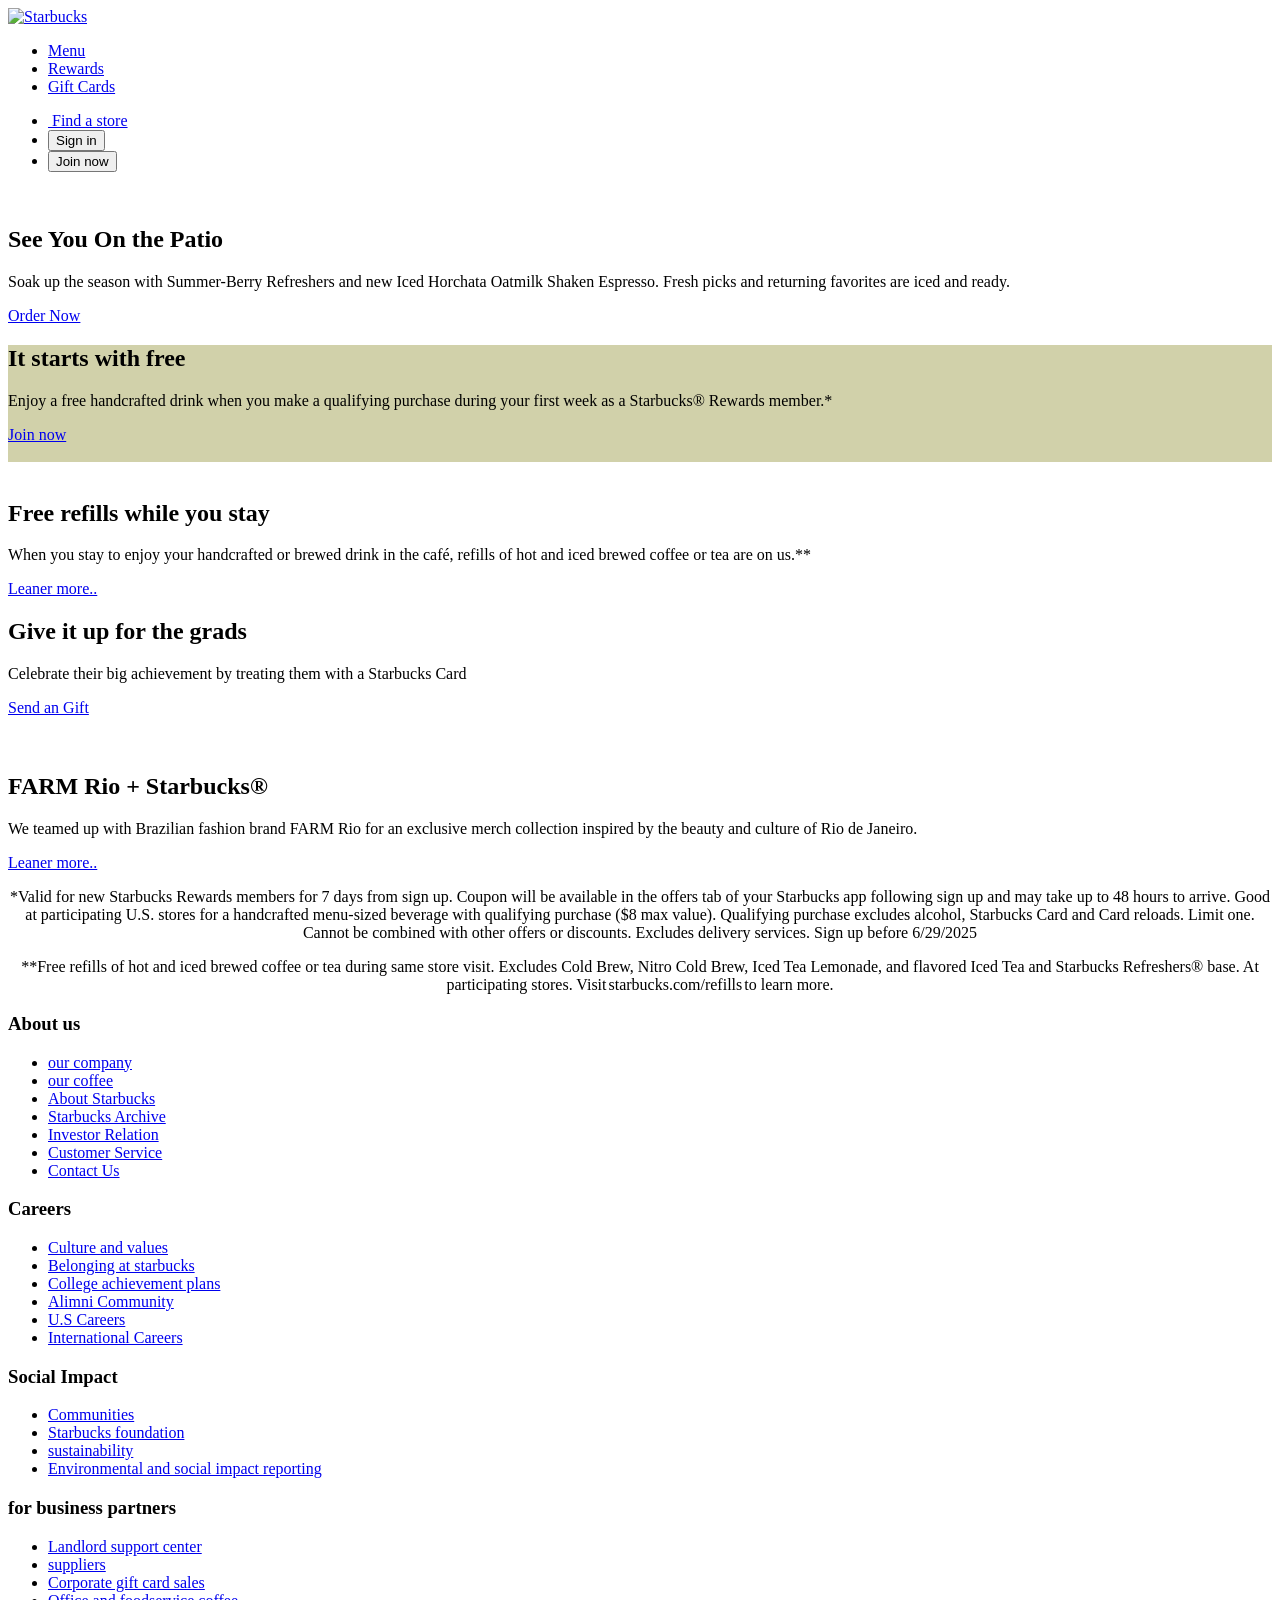
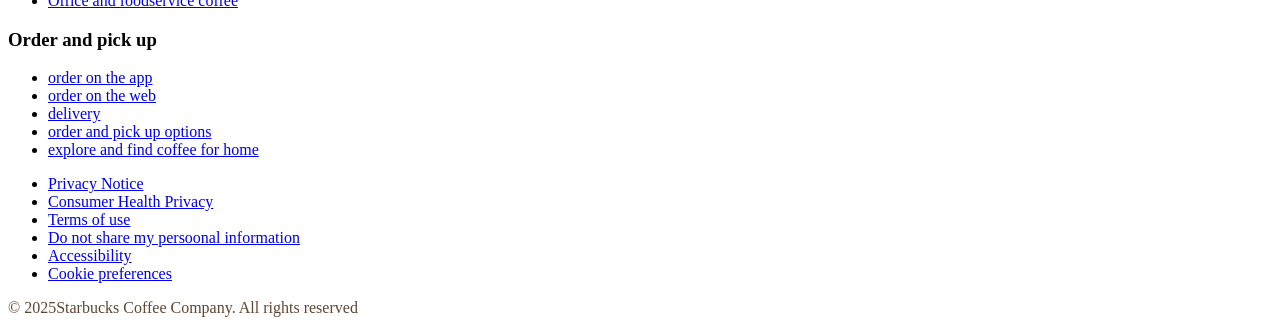
==== starbucks.html @ 72e6476e "Add files via upload" ====
<!DOCTYPE html>
<html lang="en">

<head>
  <meta charset="UTF-8">
  <meta name="viewport" content="width=device-width, initial-scale=1.0">
  <title>Document</title>
  <link rel="stylesheet" href="css/starbucks.css">
</head>

<body>
  <nav class="navbar">
    <div class="navbar-container">
      <div class="navbar-brand">
        <a href="starbucks.html">
          <img src="image/logo.svg" alt="Starbucks" />
        </a>
      </div>
      <!--navbar-brand end-->

      <ul class="navbar-nav-left">
        <li>
          <a href="#">Menu</a>
        </li>
        <li>
          <a href="#">Rewards</a>
        </li>
        <li>
          <a href="#">Gift Cards</a>
        </li>
      </ul>
      <!--navbar-nav-left-->

      <ul class="navbar-nav-right">
        <li>
          <a href="#">
            <img src="image/marker.svg" alt="" />
            <span>Find a store</span>
          </a>
        </li>
        <li><button class="btn btn-dark-outline">Sign in</button></li>
        <li><button class="btn btn-dark">Join now</button></li>
      </ul>
      <!--navbar-nav-right end-->
    </div>
    <!--navbar-container end-->
  </nav>

  <!--box 1 -->
  <section class="box box-b bg-secondary grid-col-2">
    <img src="https://content-prod-live.cert.starbucks.com/binary/v2/asset/137-98091.jpg" alt="">
    <div class="box-text">
      <h2 class="text-xl a">See You On the Patio</h2>
      <p class="text md">
        Soak up the season with Summer-Berry Refreshers and new Iced Horchata Oatmilk Shaken Espresso. Fresh picks and
        returning favorites are iced and ready.

      </p>
      <a href="#" class="btn btn-light-outline">Order Now</a>

    </div>

  </section>

    <!--box 2 -->
  <section class="box box-b bg-secondary grid-col-2" style="background-color: #d1d1aa;">
    <div class="box-text">
      <h2 class="text-xl">It starts with free</h2>
      <p class="text md">
        Enjoy a free handcrafted drink when you make a qualifying purchase during your first week as a Starbucks®
        Rewards member.*

      </p>
      <a href="#" class="btn btn-light-outline">Join now</a>

    </div>

    <img src="https://content-prod-live.cert.starbucks.com/binary/v2/asset/137-98124.jpg" alt="">
  </section>

  <!--box 3 -->
  <section class="box box-b bg-secondary grid-col-2">
    <img src="https://content-prod-live.cert.starbucks.com/binary/v2/asset/137-98139.jpg" alt="">
    <div class="box-text">
      <h2 class="text-xl">Free refills while you stay</h2>
      <p class="text md">
        When you stay to enjoy your handcrafted or brewed drink in the café, refills of hot and iced brewed coffee or
        tea are on us.**

      </p>
      <a href="#" class="btn btn-light-outline">Leaner more..</a>

    </div>

  </section>

  <!--box 4 -->
  <section class="box box-b bg-secondary grid-col-2">
    
    <div class="box-text">
      <h2 class="text-xl b">Give it up for the grads</h2>
      <p class="text md">
        Celebrate their big achievement by treating them with a Starbucks Card

      </p>
      <a href="#" class="btn btn-light-outline">Send an Gift</a>

    </div>
    <img src="https://content-prod-live.cert.starbucks.com/binary/v2/asset/137-98172.jpg" alt="">

  </section>

  <!--box 5 -->
  <section class="box box-b bg-secondary grid-col-2">
    <img src="https://content-prod-live.cert.starbucks.com/binary/v2/asset/137-98046.jpg" alt="">
    <div class="box-text">
      <h2 class="text-xl c">FARM Rio + Starbucks®</h2>
      <p class="text md">
        We teamed up with Brazilian fashion brand FARM Rio for an exclusive merch collection inspired by the beauty
        and culture of Rio de Janeiro.

      </p>
      <a href="#" class="btn btn-light-outline">Leaner more..</a>

    </div>
    
  </section>

  <!-- note start -->
  <center>
    <div class="note">
      <p>
        *Valid for new Starbucks Rewards members for 7 days from sign up. Coupon will be available in the offers tab of
        your Starbucks app following sign up and may take up to 48 hours to arrive. Good at participating U.S. stores
        for
        a handcrafted menu-sized beverage with qualifying purchase ($8 max value). Qualifying purchase excludes alcohol,
        Starbucks Card and Card reloads. Limit one. Cannot be combined with other offers or discounts. Excludes delivery
        services. Sign up before 6/29/2025

      </p>
    </div>
  </center>
  <!-- note end -->

  <!--note B-->
  <center>
    <div class="note B">
      <p>
        **Free refills of hot and iced brewed coffee or tea during same store visit. Excludes Cold Brew, Nitro Cold
        Brew, Iced Tea Lemonade, and flavored Iced Tea and Starbucks Refreshers® base. At participating stores.
        Visit starbucks.com/refills to learn more.
      </p>
    </div>
  </center>

  <!--footer start-->
    <footer class="footer">

        <div class="footer-About">
            <h3>About us</h3>
            <ul>
                <li><a href="#">our company</a></li>
                <li><a href="#">our coffee</a></li>
                <li><a href="#">About Starbucks</a></li>
                <li><a href="#">Starbucks Archive</a></li>
                <li><a href="#">Investor Relation</a></li>
                <li><a href="#">Customer Service</a></li>
                <li><a href="#">Contact Us</a></li>
            </ul>
        </div>
        <div class=" footer-careers">
            <h3>Careers</h3>
            <ul>
                <li><a href="#">Culture and values</a></li>
                <li><a href="#">Belonging at starbucks</a></li>
                <li><a href="#">College achievement plans</a></li>
                <li><a href="#">Alimni Community</a></li>
                <li><a href="#">U.S Careers</a></li>
                <li><a href="#">International Careers</a></li>

            </ul>
        </div>
        <div class="footer-Socialimpact">
            <h3>Social Impact</h3>
            <ul>
                <li><a href="#">Communities</a></li>
                <li><a href="#">Starbucks foundation</a></li>
                <li><a href="#">sustainability</a></li>
                <li><a href="#">Environmental and social impact reporting</a></li>


            </ul>
        </div>
        <div class="footer-ForBusinessPartners">
            <h3>for business partners</h3>
            <ul>
                <li><a href="#">Landlord support center</a></li>
                <li><a href="#">suppliers</a></li>
                <li><a href="#">Corporate gift card sales</a></li>
                <li><a href="#">Office and foodservice coffee</a></li>

            </ul>
        </div>
        <div class="footer-Orderandpickup">
            <h3>Order and pick up</h3>
            <ul>
                <li><a href="#">order on the app</a></li>
                <li><a href="#">order on the web</a></li>
                <li><a href="#">delivery</a></li>
                <li><a href="#">order and pick up options</a></li>
                <li><a href="#">explore and find coffee for home</a></li>


            </ul>
        </div>


    </footer>

    <div class="footer-bottom">
        <ul>
            <li><a href="#">Privacy Notice</a></li>
            <li><a href="#">Consumer Health Privacy</a></li>
            <li><a href="#">Terms of use</a></li>
            <li><a href="#">Do not share my persoonal information</a></li>
            <li><a href="#">Accessibility</a></li>
            <li><a href="#">Cookie preferences</a></li>
        </ul>
        <p style="color: #5f4633;"> &copy; 2025Starbucks Coffee Company. All rights reserved </p>
    </div>


    <!--footer end-->


</body>

</html>
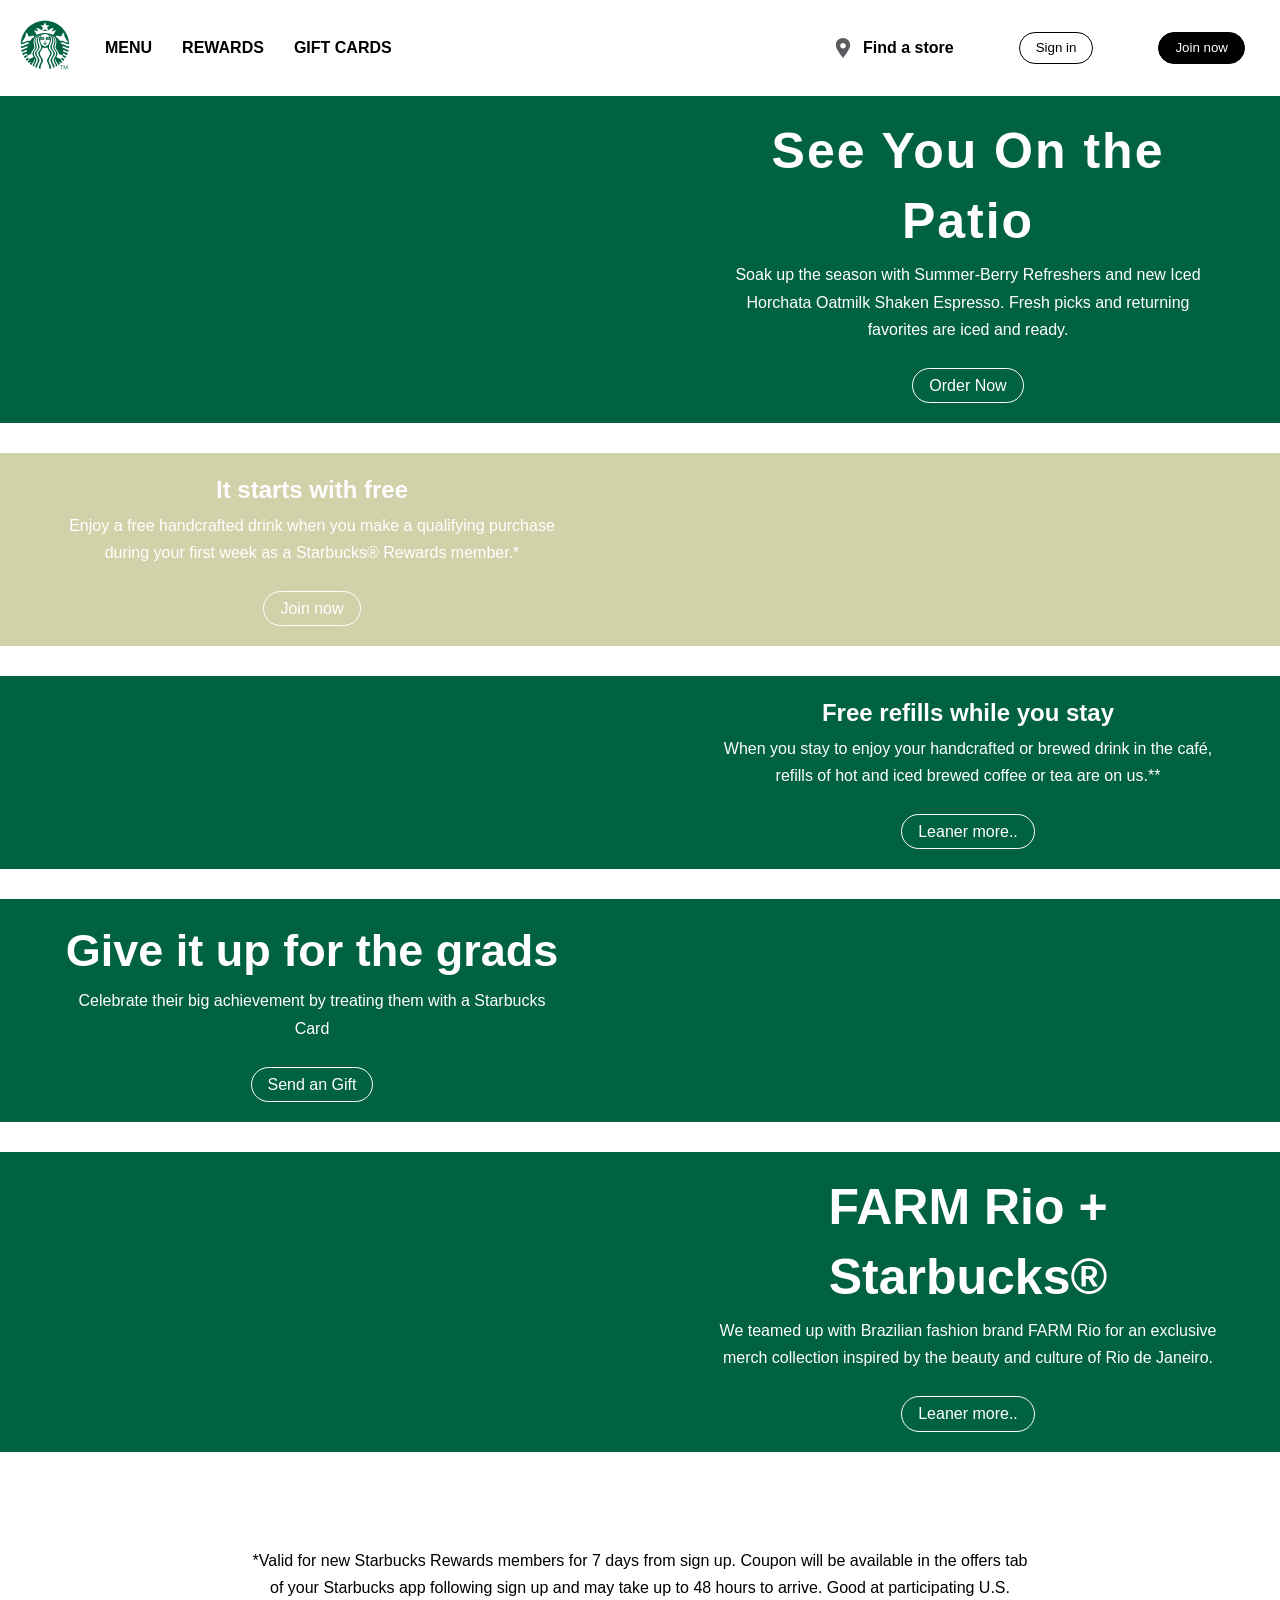
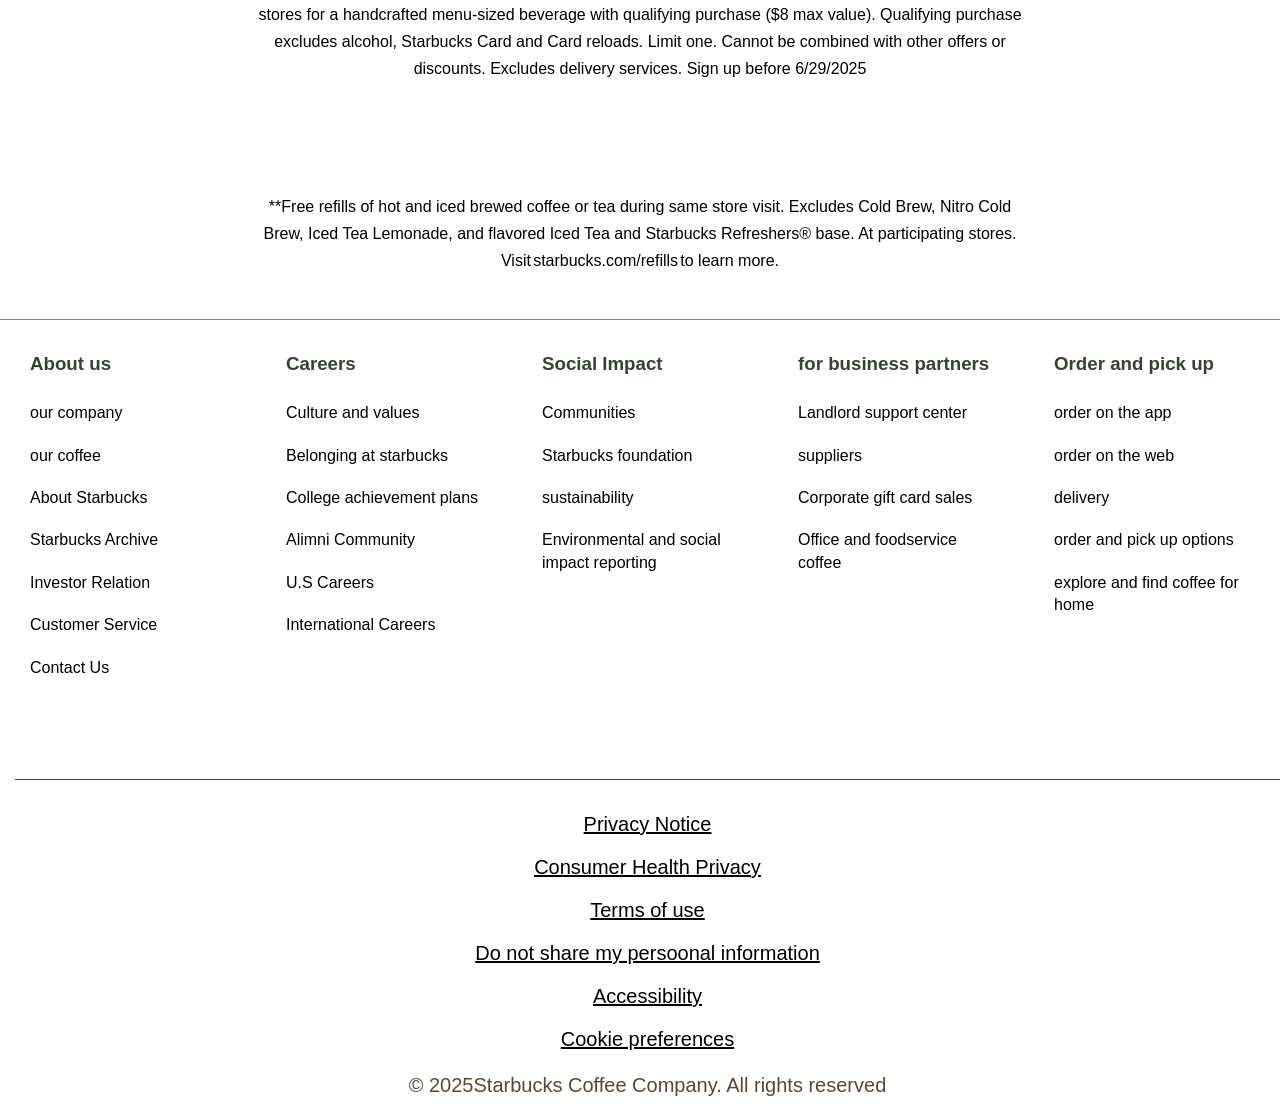
==== commit 7cd9d6c6: "Add responsive mobile design" ====
--- a/starbucks.html
+++ b/starbucks.html
@@ -1,238 +1,238 @@
-<!DOCTYPE html>
-<html lang="en">
-
-<head>
-  <meta charset="UTF-8">
-  <meta name="viewport" content="width=device-width, initial-scale=1.0">
-  <title>Document</title>
-  <link rel="stylesheet" href="css/starbucks.css">
-</head>
-
-<body>
-  <nav class="navbar">
-    <div class="navbar-container">
-      <div class="navbar-brand">
-        <a href="starbucks.html">
-          <img src="image/logo.svg" alt="Starbucks" />
-        </a>
-      </div>
-      <!--navbar-brand end-->
-
-      <ul class="navbar-nav-left">
-        <li>
-          <a href="#">Menu</a>
-        </li>
-        <li>
-          <a href="#">Rewards</a>
-        </li>
-        <li>
-          <a href="#">Gift Cards</a>
-        </li>
-      </ul>
-      <!--navbar-nav-left-->
-
-      <ul class="navbar-nav-right">
-        <li>
-          <a href="#">
-            <img src="image/marker.svg" alt="" />
-            <span>Find a store</span>
-          </a>
-        </li>
-        <li><button class="btn btn-dark-outline">Sign in</button></li>
-        <li><button class="btn btn-dark">Join now</button></li>
-      </ul>
-      <!--navbar-nav-right end-->
-    </div>
-    <!--navbar-container end-->
-  </nav>
-
-  <!--box 1 -->
-  <section class="box box-b bg-secondary grid-col-2">
-    <img src="https://content-prod-live.cert.starbucks.com/binary/v2/asset/137-98091.jpg" alt="">
-    <div class="box-text">
-      <h2 class="text-xl a">See You On the Patio</h2>
-      <p class="text md">
-        Soak up the season with Summer-Berry Refreshers and new Iced Horchata Oatmilk Shaken Espresso. Fresh picks and
-        returning favorites are iced and ready.
-
-      </p>
-      <a href="#" class="btn btn-light-outline">Order Now</a>
-
-    </div>
-
-  </section>
-
-    <!--box 2 -->
-  <section class="box box-b bg-secondary grid-col-2" style="background-color: #d1d1aa;">
-    <div class="box-text">
-      <h2 class="text-xl">It starts with free</h2>
-      <p class="text md">
-        Enjoy a free handcrafted drink when you make a qualifying purchase during your first week as a Starbucks®
-        Rewards member.*
-
-      </p>
-      <a href="#" class="btn btn-light-outline">Join now</a>
-
-    </div>
-
-    <img src="https://content-prod-live.cert.starbucks.com/binary/v2/asset/137-98124.jpg" alt="">
-  </section>
-
-  <!--box 3 -->
-  <section class="box box-b bg-secondary grid-col-2">
-    <img src="https://content-prod-live.cert.starbucks.com/binary/v2/asset/137-98139.jpg" alt="">
-    <div class="box-text">
-      <h2 class="text-xl">Free refills while you stay</h2>
-      <p class="text md">
-        When you stay to enjoy your handcrafted or brewed drink in the café, refills of hot and iced brewed coffee or
-        tea are on us.**
-
-      </p>
-      <a href="#" class="btn btn-light-outline">Leaner more..</a>
-
-    </div>
-
-  </section>
-
-  <!--box 4 -->
-  <section class="box box-b bg-secondary grid-col-2">
-    
-    <div class="box-text">
-      <h2 class="text-xl b">Give it up for the grads</h2>
-      <p class="text md">
-        Celebrate their big achievement by treating them with a Starbucks Card
-
-      </p>
-      <a href="#" class="btn btn-light-outline">Send an Gift</a>
-
-    </div>
-    <img src="https://content-prod-live.cert.starbucks.com/binary/v2/asset/137-98172.jpg" alt="">
-
-  </section>
-
-  <!--box 5 -->
-  <section class="box box-b bg-secondary grid-col-2">
-    <img src="https://content-prod-live.cert.starbucks.com/binary/v2/asset/137-98046.jpg" alt="">
-    <div class="box-text">
-      <h2 class="text-xl c">FARM Rio + Starbucks®</h2>
-      <p class="text md">
-        We teamed up with Brazilian fashion brand FARM Rio for an exclusive merch collection inspired by the beauty
-        and culture of Rio de Janeiro.
-
-      </p>
-      <a href="#" class="btn btn-light-outline">Leaner more..</a>
-
-    </div>
-    
-  </section>
-
-  <!-- note start -->
-  <center>
-    <div class="note">
-      <p>
-        *Valid for new Starbucks Rewards members for 7 days from sign up. Coupon will be available in the offers tab of
-        your Starbucks app following sign up and may take up to 48 hours to arrive. Good at participating U.S. stores
-        for
-        a handcrafted menu-sized beverage with qualifying purchase ($8 max value). Qualifying purchase excludes alcohol,
-        Starbucks Card and Card reloads. Limit one. Cannot be combined with other offers or discounts. Excludes delivery
-        services. Sign up before 6/29/2025
-
-      </p>
-    </div>
-  </center>
-  <!-- note end -->
-
-  <!--note B-->
-  <center>
-    <div class="note B">
-      <p>
-        **Free refills of hot and iced brewed coffee or tea during same store visit. Excludes Cold Brew, Nitro Cold
-        Brew, Iced Tea Lemonade, and flavored Iced Tea and Starbucks Refreshers® base. At participating stores.
-        Visit starbucks.com/refills to learn more.
-      </p>
-    </div>
-  </center>
-
-  <!--footer start-->
-    <footer class="footer">
-
-        <div class="footer-About">
-            <h3>About us</h3>
-            <ul>
-                <li><a href="#">our company</a></li>
-                <li><a href="#">our coffee</a></li>
-                <li><a href="#">About Starbucks</a></li>
-                <li><a href="#">Starbucks Archive</a></li>
-                <li><a href="#">Investor Relation</a></li>
-                <li><a href="#">Customer Service</a></li>
-                <li><a href="#">Contact Us</a></li>
-            </ul>
-        </div>
-        <div class=" footer-careers">
-            <h3>Careers</h3>
-            <ul>
-                <li><a href="#">Culture and values</a></li>
-                <li><a href="#">Belonging at starbucks</a></li>
-                <li><a href="#">College achievement plans</a></li>
-                <li><a href="#">Alimni Community</a></li>
-                <li><a href="#">U.S Careers</a></li>
-                <li><a href="#">International Careers</a></li>
-
-            </ul>
-        </div>
-        <div class="footer-Socialimpact">
-            <h3>Social Impact</h3>
-            <ul>
-                <li><a href="#">Communities</a></li>
-                <li><a href="#">Starbucks foundation</a></li>
-                <li><a href="#">sustainability</a></li>
-                <li><a href="#">Environmental and social impact reporting</a></li>
-
-
-            </ul>
-        </div>
-        <div class="footer-ForBusinessPartners">
-            <h3>for business partners</h3>
-            <ul>
-                <li><a href="#">Landlord support center</a></li>
-                <li><a href="#">suppliers</a></li>
-                <li><a href="#">Corporate gift card sales</a></li>
-                <li><a href="#">Office and foodservice coffee</a></li>
-
-            </ul>
-        </div>
-        <div class="footer-Orderandpickup">
-            <h3>Order and pick up</h3>
-            <ul>
-                <li><a href="#">order on the app</a></li>
-                <li><a href="#">order on the web</a></li>
-                <li><a href="#">delivery</a></li>
-                <li><a href="#">order and pick up options</a></li>
-                <li><a href="#">explore and find coffee for home</a></li>
-
-
-            </ul>
-        </div>
-
-
-    </footer>
-
-    <div class="footer-bottom">
-        <ul>
-            <li><a href="#">Privacy Notice</a></li>
-            <li><a href="#">Consumer Health Privacy</a></li>
-            <li><a href="#">Terms of use</a></li>
-            <li><a href="#">Do not share my persoonal information</a></li>
-            <li><a href="#">Accessibility</a></li>
-            <li><a href="#">Cookie preferences</a></li>
-        </ul>
-        <p style="color: #5f4633;"> &copy; 2025Starbucks Coffee Company. All rights reserved </p>
-    </div>
-
-
-    <!--footer end-->
-
-
-</body>
-
+<!DOCTYPE html>
+<html lang="en">
+
+<head>
+  <meta charset="UTF-8">
+  <meta name="viewport" content="width=device-width, initial-scale=1.0">
+  <title>Document</title>
+  <link rel="stylesheet" href="css/starbucks.css">
+</head>
+
+<body>
+  <nav class="navbar">
+    <div class="navbar-container">
+      <div class="navbar-brand">
+        <a href="starbucks.html">
+          <img src="image/logo.svg" alt="Starbucks" />
+        </a>
+      </div>
+      <!--navbar-brand end-->
+
+      <ul class="navbar-nav-left">
+        <li>
+          <a href="#">Menu</a>
+        </li>
+        <li>
+          <a href="#">Rewards</a>
+        </li>
+        <li>
+          <a href="#">Gift Cards</a>
+        </li>
+      </ul>
+      <!--navbar-nav-left-->
+
+      <ul class="navbar-nav-right">
+        <li>
+          <a href="#">
+            <img src="image/marker.svg" alt="" />
+            <span>Find a store</span>
+          </a>
+        </li>
+        <li><button class="btn btn-dark-outline">Sign in</button></li>
+        <li><button class="btn btn-dark">Join now</button></li>
+      </ul>
+      <!--navbar-nav-right end-->
+    </div>
+    <!--navbar-container end-->
+  </nav>
+
+  <!--box 1 -->
+  <section class="box box-b bg-secondary grid-col-2">
+    <img src="https://content-prod-live.cert.starbucks.com/binary/v2/asset/137-98091.jpg" alt="">
+    <div class="box-text">
+      <h2 class="text-xl a">See You On the Patio</h2>
+      <p class="text md">
+        Soak up the season with Summer-Berry Refreshers and new Iced Horchata Oatmilk Shaken Espresso. Fresh picks and
+        returning favorites are iced and ready.
+
+      </p>
+      <a href="#" class="btn btn-light-outline">Order Now</a>
+
+    </div>
+
+  </section>
+
+    <!--box 2 -->
+  <section class="box box-b bg-secondary grid-col-2" style="background-color: #d1d1aa;">
+    <div class="box-text">
+      <h2 class="text-xl">It starts with free</h2>
+      <p class="text md">
+        Enjoy a free handcrafted drink when you make a qualifying purchase during your first week as a Starbucks®
+        Rewards member.*
+
+      </p>
+      <a href="#" class="btn btn-light-outline">Join now</a>
+
+    </div>
+
+    <img src="https://content-prod-live.cert.starbucks.com/binary/v2/asset/137-98124.jpg" alt="">
+  </section>
+
+  <!--box 3 -->
+  <section class="box box-b bg-secondary grid-col-2">
+    <img src="https://content-prod-live.cert.starbucks.com/binary/v2/asset/137-98139.jpg" alt="">
+    <div class="box-text">
+      <h2 class="text-xl">Free refills while you stay</h2>
+      <p class="text md">
+        When you stay to enjoy your handcrafted or brewed drink in the café, refills of hot and iced brewed coffee or
+        tea are on us.**
+
+      </p>
+      <a href="#" class="btn btn-light-outline">Leaner more..</a>
+
+    </div>
+
+  </section>
+
+  <!--box 4 -->
+  <section class="box box-b bg-secondary grid-col-2">
+    
+    <div class="box-text">
+      <h2 class="text-xl b">Give it up for the grads</h2>
+      <p class="text md">
+        Celebrate their big achievement by treating them with a Starbucks Card
+
+      </p>
+      <a href="#" class="btn btn-light-outline">Send an Gift</a>
+
+    </div>
+    <img src="https://content-prod-live.cert.starbucks.com/binary/v2/asset/137-98172.jpg" alt="">
+
+  </section>
+
+  <!--box 5 -->
+  <section class="box box-b bg-secondary grid-col-2">
+    <img src="https://content-prod-live.cert.starbucks.com/binary/v2/asset/137-98046.jpg" alt="">
+    <div class="box-text">
+      <h2 class="text-xl c">FARM Rio + Starbucks®</h2>
+      <p class="text md">
+        We teamed up with Brazilian fashion brand FARM Rio for an exclusive merch collection inspired by the beauty
+        and culture of Rio de Janeiro.
+
+      </p>
+      <a href="#" class="btn btn-light-outline">Leaner more..</a>
+
+    </div>
+    
+  </section>
+
+  <!-- note start -->
+  <center>
+    <div class="note">
+      <p>
+        *Valid for new Starbucks Rewards members for 7 days from sign up. Coupon will be available in the offers tab of
+        your Starbucks app following sign up and may take up to 48 hours to arrive. Good at participating U.S. stores
+        for
+        a handcrafted menu-sized beverage with qualifying purchase ($8 max value). Qualifying purchase excludes alcohol,
+        Starbucks Card and Card reloads. Limit one. Cannot be combined with other offers or discounts. Excludes delivery
+        services. Sign up before 6/29/2025
+
+      </p>
+    </div>
+  </center>
+  <!-- note end -->
+
+  <!--note B-->
+  <center>
+    <div class="note B">
+      <p>
+        **Free refills of hot and iced brewed coffee or tea during same store visit. Excludes Cold Brew, Nitro Cold
+        Brew, Iced Tea Lemonade, and flavored Iced Tea and Starbucks Refreshers® base. At participating stores.
+        Visit starbucks.com/refills to learn more.
+      </p>
+    </div>
+  </center>
+
+  <!--footer start-->
+    <footer class="footer">
+
+        <div class="footer-About">
+            <h3>About us</h3>
+            <ul>
+                <li><a href="#">our company</a></li>
+                <li><a href="#">our coffee</a></li>
+                <li><a href="#">About Starbucks</a></li>
+                <li><a href="#">Starbucks Archive</a></li>
+                <li><a href="#">Investor Relation</a></li>
+                <li><a href="#">Customer Service</a></li>
+                <li><a href="#">Contact Us</a></li>
+            </ul>
+        </div>
+        <div class=" footer-careers">
+            <h3>Careers</h3>
+            <ul>
+                <li><a href="#">Culture and values</a></li>
+                <li><a href="#">Belonging at starbucks</a></li>
+                <li><a href="#">College achievement plans</a></li>
+                <li><a href="#">Alimni Community</a></li>
+                <li><a href="#">U.S Careers</a></li>
+                <li><a href="#">International Careers</a></li>
+
+            </ul>
+        </div>
+        <div class="footer-Socialimpact">
+            <h3>Social Impact</h3>
+            <ul>
+                <li><a href="#">Communities</a></li>
+                <li><a href="#">Starbucks foundation</a></li>
+                <li><a href="#">sustainability</a></li>
+                <li><a href="#">Environmental and social impact reporting</a></li>
+
+
+            </ul>
+        </div>
+        <div class="footer-ForBusinessPartners">
+            <h3>for business partners</h3>
+            <ul>
+                <li><a href="#">Landlord support center</a></li>
+                <li><a href="#">suppliers</a></li>
+                <li><a href="#">Corporate gift card sales</a></li>
+                <li><a href="#">Office and foodservice coffee</a></li>
+
+            </ul>
+        </div>
+        <div class="footer-Orderandpickup">
+            <h3>Order and pick up</h3>
+            <ul>
+                <li><a href="#">order on the app</a></li>
+                <li><a href="#">order on the web</a></li>
+                <li><a href="#">delivery</a></li>
+                <li><a href="#">order and pick up options</a></li>
+                <li><a href="#">explore and find coffee for home</a></li>
+
+
+            </ul>
+        </div>
+
+
+    </footer>
+
+    <div class="footer-bottom">
+        <ul>
+            <li><a href="#">Privacy Notice</a></li>
+            <li><a href="#">Consumer Health Privacy</a></li>
+            <li><a href="#">Terms of use</a></li>
+            <li><a href="#">Do not share my persoonal information</a></li>
+            <li><a href="#">Accessibility</a></li>
+            <li><a href="#">Cookie preferences</a></li>
+        </ul>
+        <p style="color: #5f4633;"> &copy; 2025Starbucks Coffee Company. All rights reserved </p>
+    </div>
+
+
+    <!--footer end-->
+
+
+</body>
+
 </html>
--- a/css/starbucks.css
+++ b/css/starbucks.css
@@ -0,0 +1,466 @@
+@import url('https://fonts.googleapis.com/css2?family=Open+Sans:wght@400;600;700&display=swap');
+
+:root {
+  --color-primary: #d60032;
+  --color-secondary: #006241;
+  --color-extra: #d4e9e2;
+}
+
+* {
+  box-sizing: border-box;
+  margin: 0;
+  padding: 0;
+}
+
+html,
+body {
+  font-family: 'Open Sans', sans-serif;
+  line-height: 1.4;
+  color: #000;
+}
+
+a {
+  color: #000;
+}
+
+ul {
+  list-style: none;
+}
+
+p {
+  margin: 5px 0;
+  line-height: 1.7;
+}
+
+img {
+  max-width: 100%;
+}
+
+section a {
+  color: #fff;
+}
+
+/* Navbar */
+.navbar {
+  width: 100%;
+  height: auto;
+  background-color: #fff;
+  padding: 20px;
+  box-shadow: 0 1px 3px rgb(0 0 0 / 10%), 0 2px 2px rgb(0 0 0 / 6%),
+    0 0 2px rgb(0 0 0 / 7%);
+}
+
+.navbar-container {
+  display: flex;
+  justify-content: space-between;
+  max-width: 1440px;
+  margin: 0 auto;
+  align-items: center;
+}
+
+.navbar ul {
+  display: flex;
+  align-items: center;
+}
+
+.navbar li {
+  margin: 0 15px;
+  font-weight: bold;
+}
+
+.navbar a {
+  color: #000;
+  text-decoration: none;
+}
+
+.navbar a:hover {
+  color: var(--color-primary);
+}
+
+.navbar-brand img {
+  width: 50px;
+  height: 50px;
+}
+
+.navbar-nav-left {
+  text-transform: uppercase;
+  flex: 1;
+  margin-left: 20px;
+}
+
+.navbar-nav-right li:first-child a {
+  display: flex;
+  align-items: center;
+}
+
+.navbar-nav-right img {
+  height: 20px;
+  width: 20ox;
+  margin-right: 10px;
+}
+
+.navbar-nav-right li:nth-child(2) {
+  margin: 0 50px;
+}
+
+.box {
+  margin-bottom: 30px;
+}
+
+
+.box-text {
+  max-width: 500px;
+  text-align: center;
+  justify-self: center;
+  padding: 20px 0;
+  margin: 0 auto;
+}
+
+.box-text .btn {
+  margin-top: 20px;
+}
+
+.box-f .box-text {
+  max-width: 600px;
+}
+
+/* Grid Styles */
+.grid-col-2 {
+  display: grid;
+  grid-template-columns: repeat(2, 1fr);
+  gap: 2rem;
+  align-items: center;
+  justify-content: space-between;
+}
+
+.grid-reversed :first-child {
+  order: 2;
+}
+
+/* Buttons */
+.btn {
+  cursor: pointer;
+  display: inline-block;
+  background: none;
+  border: 1px #000 solid;
+  border-radius: 50px;
+  padding: 7px 16px;
+  line-height: 1.2;
+  text-align: center;
+  text-decoration: none;
+}
+
+.btn-dark-outline {
+  border-color: #000;
+  color: #000;
+}
+
+.btn-dark-outline:hover,
+.btn-light-outline:hover {
+  background-color: rgba(0, 0, 0, 0.06);
+}
+
+.btn-light-outline {
+  border-color: #fff;
+  color: #fff;
+}
+
+.btn-dark {
+  background-color: #000;
+  color: #fff;
+}
+
+.btn-dark:hover {
+  background-color: #333;
+}
+
+/* Backgrounds */
+.bg-primary {
+  background-color: var(--color-primary);
+  color: #fff;
+}
+
+.bg-secondary {
+  background-color: var(--color-secondary);
+  color: #fff;
+}
+
+.bg-extra {
+  background-color: var(--color-extra);
+  color: #000;
+}
+
+.bg-dark {
+  background-color: var(--color-dark);
+  color: #000;
+}
+
+.note {
+  padding-left: 250px;
+  padding-right: 250px;
+  padding-top: 60px;
+  padding-bottom: 40px;
+  font-size: medium;
+}
+
+.note B {
+  padding-left: 180px;
+  padding-right: 180px;
+  padding-top: 20px;
+  padding-bottom: 40px;
+}
+
+.a {
+  font-size: 50px;
+  letter-spacing: 2px;
+}
+
+.b {
+  font-size: 45px;
+  font-weight: bold;
+}
+
+.c{
+  font-size: 50px;
+  font-weight: bold;
+}
+
+.footer {
+  display: flex;
+  justify-content: space-around;
+  max-width: 1600px;
+  padding: 40px 0 20px;
+  border-top:  1px solid gray;
+  padding-top: 1px;
+  
+
+}
+
+
+.footer-About,
+.footer-careers,
+.footer-Socialimpact,
+.footer-ForBusinessPartners,
+.footer-Orderandpickup {
+  flex: 1 1 250px;
+  margin: 30px;
+}
+
+.footer h3 {
+  margin-bottom: 25px;
+  color: #32462f;
+  
+  
+}
+
+.footer-About ul {
+  list-style: none;
+  padding: 0;
+}
+
+.footer-About a {
+  color: black;
+  text-decoration: none;
+  transition: color 0.3s ease;
+}
+
+.footer-About a:hover {
+  color: #fff;
+}
+
+.footer-About ul li {
+  margin-bottom: 20px;
+}
+.footer-careers ul {
+  list-style: none;
+  padding: 0;
+}
+
+.footer-careers a {
+  color: black;
+  text-decoration: none;
+  transition: color 0.3s ease;
+}
+.footer-careers ul li {
+  margin-bottom: 20px;
+}
+
+.footer-careers a:hover {
+  color: #fff;
+}
+.footer-Socialimpact ul {
+  list-style: none;
+  padding: 0;
+}
+
+.footer-Socialimpact a {
+  color: black;
+  text-decoration: none;
+  transition: color 0.3s ease;
+}
+
+.footer-Socialimpact a:hover {
+  color: #fff;
+}
+
+.footer-Socialimpact ul li {
+  margin-bottom: 20px;
+}
+.footer-ForBusinessPartners ul {
+  list-style: none;
+  padding: 0;
+}
+
+.footer-ForBusinessPartners a {
+  color: black;
+  text-decoration: none;
+  transition: color 0.3s ease;
+}
+
+.footer-ForBusinessPartners a:hover {
+  color: #fff;
+}
+
+.footer-ForBusinessPartners ul li {
+  margin-bottom: 20px;
+}
+.footer-Orderandpickup ul {
+  list-style: none;
+  padding: 0;
+}
+
+.footer-Orderandpickup a {
+  color: black;
+  text-decoration: none;
+  transition: color 0.3s ease;
+}
+
+.footer-Orderandpickup a:hover {
+  color: #fff;
+}
+
+.footer-Orderandpickup ul li {
+  margin-bottom: 20px;
+}
+.footer-bottom {
+    text-align: center;
+    margin-top: 30px;
+    border-top: 1px solid #444;
+    padding-top: 15px;
+    font-size: 14px;
+    color: #bbb;
+    margin-left: 15px;
+}
+.footer-bottom ul li{
+  margin-bottom: 15px;
+  margin-top: 15px;
+  font-size: 20px;
+
+}
+.footer-bottom ul li :hover{
+  color: #fff;
+  text-decoration: solid;
+  
+}
+.footer-bottom a{
+  color: #000;
+  text-decoration: underline;
+
+}
+.footer-bottom p{
+ font-size: 20px;
+}
+
+@media (max-width: 768px) {
+
+  .navbar {
+    padding: 15px;
+  }
+
+  .navbar-container {
+    flex-wrap: wrap;
+    gap: 15px;
+  }
+
+  .navbar-nav-left {
+    order: 3;
+    width: 100%;
+    margin-left: 0;
+    justify-content: center;
+  }
+
+  .navbar-nav-left li {
+    margin: 0 8px;
+  }
+
+  .navbar-nav-right {
+    margin-left: auto;
+  }
+
+  .navbar-nav-right li {
+    margin: 0 5px;
+  }
+
+  .navbar-nav-right li:first-child {
+    display: none;
+  }
+
+  .navbar-nav-right li:nth-child(2) {
+    margin: 0 5px;
+  }
+
+  .grid-col-2 {
+    grid-template-columns: 1fr;
+    gap: 0;
+  }
+
+  .box img {
+    width: 100%;
+    display: block;
+  }
+
+  .box-text {
+    padding: 40px 25px;
+    max-width: 100%;
+  }
+
+  .a,
+  .c {
+    font-size: 35px;
+  }
+
+  .b {
+    font-size: 32px;
+  }
+
+  .note {
+    padding: 30px 25px;
+    font-size: 14px;
+  }
+
+  .footer {
+    flex-direction: column;
+    padding: 20px;
+  }
+
+  .footer-About,
+  .footer-careers,
+  .footer-Socialimpact,
+  .footer-ForBusinessPartners,
+  .footer-Orderandpickup {
+    margin: 15px 0;
+  }
+
+  .footer-bottom {
+    margin-left: 0;
+    padding: 15px;
+  }
+
+  .footer-bottom ul li {
+    font-size: 15px;
+  }
+
+  .footer-bottom p {
+    font-size: 14px;
+  }
+}
